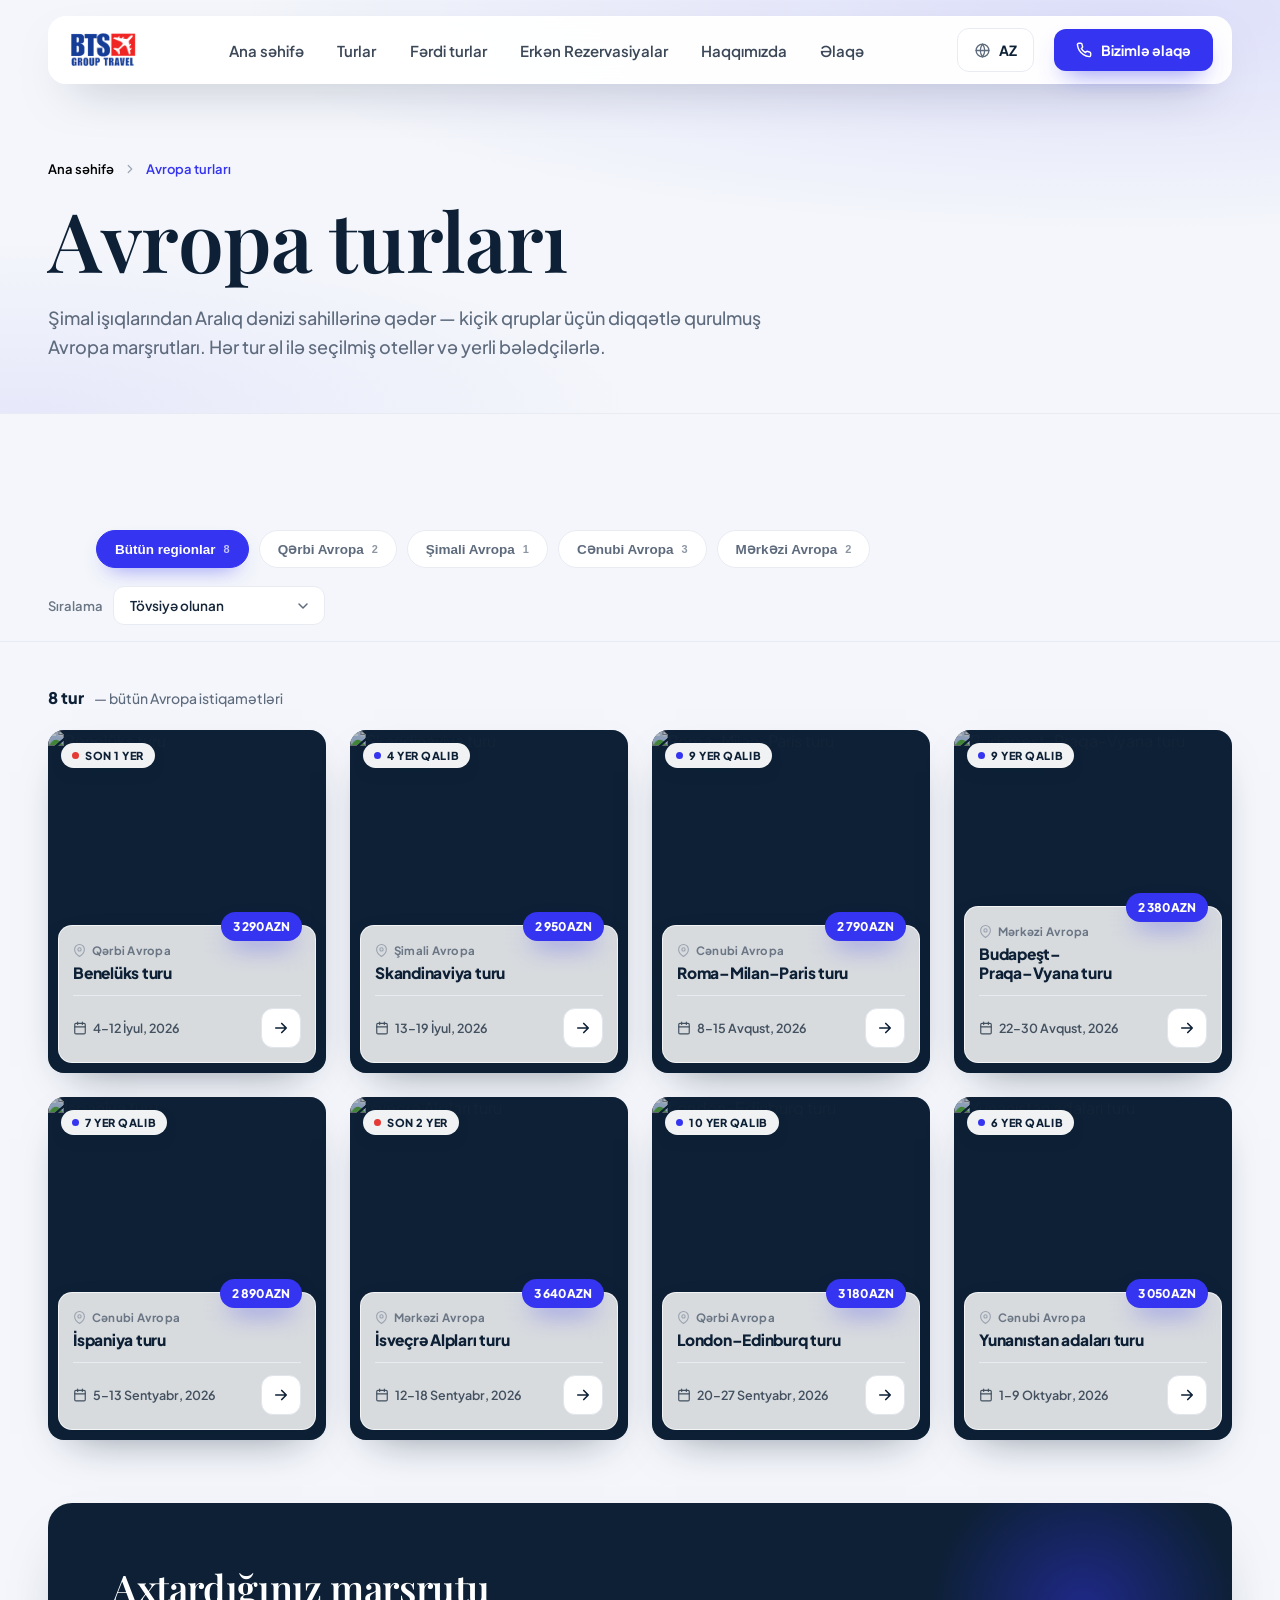
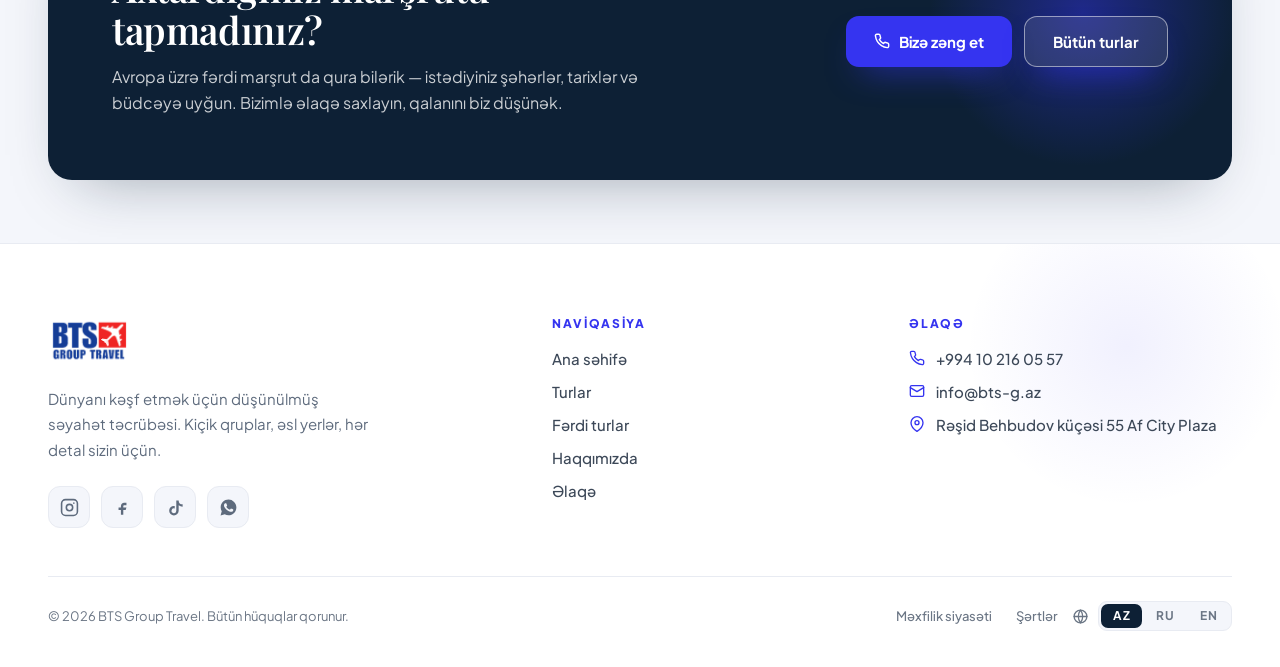
==== Avropa turları.html @ 82778c00 "«Yer qalmayıb» kartları heç bir bölmədə göstərilmir - cms.js: boot() daxilində status==='sold' turla" ====
<!DOCTYPE html>
<html lang="az">
<head>
<meta charset="utf-8">
<meta name="viewport" content="width=device-width, initial-scale=1">
<title>Avropa turları — BTS Group Travel</title>
<link rel="preconnect" href="https://fonts.googleapis.com">
<link rel="preconnect" href="https://fonts.gstatic.com" crossorigin>
<link href="https://fonts.googleapis.com/css2?family=Playfair+Display:ital,wght@0,500;0,600;0,700;1,500;1,600&family=Plus+Jakarta+Sans:wght@400;500;600;700;800&display=swap" rel="stylesheet">
<style>
  :root{
    --indigo:#3534F0;
    --indigo-d:#2725C7;
    --navy:#0D2035;
    --ink:#16263A;
    --red:#E53935;
    --paper:#FFFFFF;
    --mist:#F4F6FB;
    --line:#E8EBF2;
    --muted:#5E6B7D;
    --muted2:#97A0AE;
    --shadow:0 26px 60px -30px rgba(13,32,53,.4);
    --ease:cubic-bezier(.2,.7,.2,1);
    --container:1600px;
    --gutter:clamp(24px,5vw,80px);
    --sy:clamp(56px,7vh,88px);
  }
  *{box-sizing:border-box;margin:0;padding:0}
  html{scroll-behavior:smooth}
  body{font-family:'Plus Jakarta Sans',system-ui,sans-serif;-webkit-font-smoothing:antialiased;background:var(--mist);color:var(--ink);overflow-x:hidden}
  ::selection{background:var(--indigo);color:#fff}
  a{text-decoration:none;color:inherit}
  img{display:block;max-width:100%}
  .serif{font-family:'Playfair Display',serif}
  .container{max-width:var(--container);margin:0 auto;padding:0 var(--gutter)}

  .reveal{opacity:0;transform:translateY(28px);transition:opacity .7s var(--ease),transform .7s var(--ease)}
  .reveal.in{opacity:1;transform:none}
  @media (prefers-reduced-motion: reduce){.reveal{opacity:1 !important;transform:none !important;transition:none !important}html{scroll-behavior:auto}}

  /* ===== HEADER ===== */
  .site-header{position:fixed;top:0;left:0;right:0;z-index:60;padding-top:16px;transition:padding .35s var(--ease)}
  .site-header.scrolled{padding-top:10px}
  .hdr-wrap{max-width:var(--container);margin:0 auto;padding:0 var(--gutter)}
  .hdr{height:68px;padding:0 18px;display:flex;align-items:center;justify-content:space-between;
       background:rgba(255,255,255,.95);backdrop-filter:blur(20px) saturate(1.4);border:1px solid rgba(255,255,255,.8);
       border-radius:18px;box-shadow:0 20px 50px -26px rgba(13,32,53,.5);transition:background .35s,box-shadow .35s,border-color .35s,height .35s}
  .site-header.scrolled .hdr{border-color:var(--line);box-shadow:0 14px 36px -20px rgba(13,32,53,.35);height:60px}
  .brand img{height:44px;width:auto}
  .nav{display:flex;align-items:center;gap:clamp(18px,2.6vw,38px)}
  .nav a{position:relative;font-size:15px;font-weight:600;color:#3C4858;padding:6px 0;transition:color .2s}
  .nav a::after{content:'';position:absolute;left:0;bottom:-3px;width:0;height:2px;border-radius:2px;background:var(--indigo);transition:width .28s var(--ease)}
  .nav a.active{color:var(--navy)}
  .nav a.active::after{width:100%}
  .nav a:hover{color:var(--indigo)}
  .nav a:hover::after{width:100%}
  .btn-call{display:inline-flex;align-items:center;gap:9px;padding:12px 22px;border-radius:12px;background:var(--indigo);color:#fff;font-size:14px;font-weight:700;box-shadow:0 12px 26px -12px rgba(53,52,240,.7);transition:transform .2s,box-shadow .2s,background .2s}
  .btn-call:hover{transform:translateY(-2px);background:var(--indigo-d);box-shadow:0 18px 32px -14px rgba(53,52,240,.75)}

  /* ===== PAGE HERO ===== */
  .phero{position:relative;min-height:46vh;display:flex;align-items:flex-end;overflow:hidden;background:var(--mist);border-bottom:1px solid var(--line)}
  .phero-veil{position:absolute;inset:0;background:
     radial-gradient(120% 90% at 88% 4%,rgba(53,52,240,.12),transparent 58%),
     radial-gradient(80% 70% at 2% 100%,rgba(53,52,240,.07),transparent 60%)}
  .phero-inner{position:relative;z-index:2;width:100%;max-width:var(--container);margin:0 auto;padding:140px var(--gutter) 52px}
  .crumbs{display:flex;align-items:center;gap:9px;color:var(--muted);font-size:13px;font-weight:600;margin-bottom:22px}
  .crumbs a{transition:color .2s}
  .crumbs a:hover{color:var(--indigo)}
  .crumbs svg{opacity:.55}
  .crumbs .cur{color:var(--navy)}
  .phero-eyebrow{display:inline-flex;align-items:center;gap:13px;color:var(--indigo);font-size:12.5px;font-weight:700;letter-spacing:.26em;text-transform:uppercase;margin-bottom:18px}
  .phero-eyebrow::before{content:'';width:32px;height:1px;background:var(--indigo)}
  .phero-title{color:var(--navy);font-family:'Playfair Display',serif;font-weight:600;font-size:clamp(40px,6.4vw,82px);line-height:1;letter-spacing:-.01em}
  .phero-sub{margin-top:22px;max-width:56ch;color:var(--muted);font-size:clamp(15px,1.5vw,18px);line-height:1.62;font-weight:500}
  .phero-stats{display:flex;flex-wrap:wrap;gap:14px;margin-top:34px}
  .pstat{display:flex;align-items:center;gap:13px;padding:14px 20px;border-radius:14px;background:rgba(255,255,255,.1);backdrop-filter:blur(14px) saturate(1.3);border:1px solid rgba(255,255,255,.28)}
  .pstat-ic{width:40px;height:40px;border-radius:11px;background:rgba(255,255,255,.16);display:flex;align-items:center;justify-content:center;flex:none}
  .pstat b{display:block;color:#fff;font-size:19px;font-weight:800;line-height:1.05;font-family:'Playfair Display',serif}
  .pstat span{color:rgba(255,255,255,.82);font-size:12.5px;font-weight:600}

  /* ===== TOOLBAR ===== */
  .toolbar{position:sticky;top:88px;z-index:40;margin-top:100px;background:rgba(244,246,251,.86);backdrop-filter:blur(14px);border-bottom:1px solid var(--line);padding:16px 0}
  .toolbar-row{display:flex;align-items:center;gap:18px;flex-wrap:wrap;justify-content:space-between}
  .filters{display:flex;flex-wrap:wrap;gap:10px}
  .chip{display:inline-flex;align-items:center;gap:8px;padding:10px 18px;border-radius:999px;border:1px solid var(--line);background:#fff;color:var(--muted);font-size:13.5px;font-weight:600;white-space:nowrap;cursor:pointer;transition:all .2s}
  .chip.active{background:var(--indigo);color:#fff;border-color:var(--indigo);box-shadow:0 10px 22px -12px rgba(53,52,240,.7)}
  .chip:hover:not(.active){border-color:var(--indigo);color:var(--indigo)}
  .chip .cnt{font-size:11px;font-weight:700;opacity:.7}
  .sortwrap{display:flex;align-items:center;gap:10px}
  .sortwrap label{color:var(--muted2);font-size:13px;font-weight:600;white-space:nowrap}
  .sortsel{appearance:none;-webkit-appearance:none;padding:10px 38px 10px 16px;border-radius:11px;border:1px solid var(--line);background:#fff url("data:image/svg+xml;utf8,<svg xmlns='http://www.w3.org/2000/svg' width='16' height='16' viewBox='0 0 24 24' fill='none' stroke='%235E6B7D' stroke-width='2.2' stroke-linecap='round' stroke-linejoin='round'><path d='M6 9l6 6 6-6'/></svg>") no-repeat right 13px center;color:var(--ink);font-size:13.5px;font-weight:600;font-family:inherit;cursor:pointer;transition:border-color .2s}
  .sortsel:hover{border-color:var(--indigo)}
  .sortsel:focus{outline:none;border-color:var(--indigo)}

  /* ===== GRID ===== */
  .grid-wrap{padding:clamp(34px,5vh,52px) 0 var(--sy)}
  .result-line{display:flex;align-items:baseline;gap:10px;margin-bottom:22px}
  .result-line b{color:var(--navy);font-size:16px;font-weight:800}
  .result-line span{color:var(--muted);font-size:14px;font-weight:500}
  .tour-grid{display:grid;grid-template-columns:repeat(4,1fr);gap:18px}

  .tcard{position:relative;aspect-ratio:3/3.7;border-radius:16px;overflow:hidden;cursor:pointer;background:var(--navy);box-shadow:0 18px 42px -24px rgba(13,32,53,.55);transition:transform .45s var(--ease),box-shadow .45s var(--ease)}
  .tcard:hover{transform:translateY(-8px);box-shadow:0 44px 70px -30px rgba(13,32,53,.55)}
  .tcard:hover .tcard-img{transform:scale(1.08)}
  .tcard:hover .tcard-arrow{background:var(--indigo);border-color:var(--indigo)}
  .tcard:hover .tcard-arrow svg{stroke:#fff}
  .tcard-img{position:absolute;inset:0;width:100%;height:100%;object-fit:cover;object-position:center;transition:transform .7s var(--ease)}
  .tcard-tint{position:absolute;inset:0;background:linear-gradient(180deg,rgba(13,32,53,.34) 0%,rgba(13,32,53,0) 30%,rgba(13,32,53,0) 54%,rgba(13,32,53,.3) 100%);pointer-events:none}
  .tcard-badge{position:absolute;top:13px;left:13px;display:inline-flex;align-items:center;gap:6px;padding:6px 11px;border-radius:999px;background:rgba(255,255,255,.94);backdrop-filter:blur(6px);box-shadow:0 6px 16px -8px rgba(13,32,53,.5)}
  .badge-dot{width:7px;height:7px;border-radius:50%;flex-shrink:0}
  .badge-text{color:var(--navy);font-size:11px;font-weight:800;letter-spacing:.05em;text-transform:uppercase}
  .tcard-glass{position:absolute;left:10px;right:10px;bottom:10px;padding:14px;border-radius:14px;background:rgba(255,255,255,.84);backdrop-filter:blur(18px);border:1px solid rgba(255,255,255,.7);box-shadow:0 20px 44px -20px rgba(13,32,53,.55)}
  .tcard-pricetag{position:absolute;top:-14px;right:13px;display:inline-flex;align-items:center;padding:7px 12px;border-radius:999px;background:var(--indigo);color:#fff;font-size:12px;font-weight:800;letter-spacing:-.01em;box-shadow:0 12px 26px -10px rgba(53,52,240,.75)}
  .tcard-region{display:inline-flex;align-items:center;gap:6px;color:var(--muted2);font-size:11.5px;font-weight:700;letter-spacing:.02em;margin-bottom:6px}
  .tcard-name{color:var(--navy);font-size:15.5px;font-weight:800;line-height:1.22;letter-spacing:-.015em;padding-right:52px;text-wrap:balance}
  .tcard-divider{height:1px;background:var(--line);margin:12px 0}
  .tcard-foot{display:flex;align-items:center;justify-content:space-between;gap:10px}
  .tcard-date{display:flex;align-items:center;gap:6px;color:#42505F;font-size:12.5px;font-weight:600;white-space:nowrap}
  .tcard-arrow{flex:none;width:40px;height:40px;border-radius:12px;border:1.5px solid #E1E5EC;background:#fff;display:flex;align-items:center;justify-content:center;transition:background .25s,border-color .25s}
  .tcard-arrow svg{stroke:var(--navy);transition:stroke .25s}

  .tcard.sold{cursor:default}
  .tcard.sold .tcard-img{filter:grayscale(1) brightness(.82) contrast(.92)}
  .tcard.sold .tcard-glass{background:rgba(244,246,249,.92)}
  .tcard.sold .tcard-pricetag{background:#AEB6C2;box-shadow:none}
  .tcard.sold .tcard-name{color:#8A93A3}
  .tcard.sold .tcard-badge{background:rgba(244,246,249,.94)}
  .tcard.sold .badge-text{color:#8A93A3}
  .tcard.sold .tcard-region,.tcard.sold .tcard-date{color:#AEB6C2}
  .tcard.sold .tcard-region svg,.tcard.sold .tcard-date svg{stroke:#C2C8D2}
  .tcard.sold .tcard-arrow{border-color:#E6E9EF;background:#F2F4F7}
  .tcard.sold .tcard-arrow svg{stroke:#C2C8D2}
  .tcard.sold:hover{transform:none;box-shadow:0 18px 42px -24px rgba(13,32,53,.55)}
  .tcard.sold:hover .tcard-img{transform:none}
  .tcard.sold:hover .tcard-arrow{background:#F2F4F7;border-color:#E6E9EF}
  .tcard.sold:hover .tcard-arrow svg{stroke:#C2C8D2}

  .empty-msg{padding:64px 0;text-align:center;color:var(--muted2);font-size:16px;grid-column:1/-1}

  /* ===== CTA BAND ===== */
  .cta{position:relative;overflow:hidden;background:var(--navy);border-radius:24px;padding:clamp(40px,6vw,64px);display:flex;align-items:center;justify-content:space-between;gap:32px;flex-wrap:wrap;box-shadow:var(--shadow)}
  .cta::before{content:'';position:absolute;top:-40%;right:-6%;width:440px;height:440px;border-radius:50%;background:radial-gradient(closest-side,rgba(53,52,240,.45),transparent 70%);pointer-events:none}
  .cta-txt{position:relative;z-index:1;max-width:560px}
  .cta-txt h3{color:#fff;font-family:'Playfair Display',serif;font-weight:600;font-size:clamp(26px,3vw,38px);line-height:1.1;letter-spacing:-.01em}
  .cta-txt p{color:rgba(255,255,255,.78);font-size:clamp(14px,1.4vw,16px);line-height:1.6;margin-top:14px}
  .cta-act{position:relative;z-index:1;display:flex;gap:12px;flex-wrap:wrap}
  .cta-btn{display:inline-flex;align-items:center;gap:9px;padding:15px 28px;border-radius:13px;background:var(--indigo);color:#fff;font-size:15px;font-weight:700;cursor:pointer;border:none;box-shadow:0 16px 34px -16px rgba(53,52,240,.8);transition:transform .2s,background .2s}
  .cta-btn:hover{transform:translateY(-2px);background:var(--indigo-d)}
  .cta-btn.ghost{background:rgba(255,255,255,.1);border:1.5px solid rgba(255,255,255,.5)}
  .cta-btn.ghost:hover{background:rgba(255,255,255,.18)}

  /* ===== FOOTER ===== */
  .footer{background:#fff;color:var(--ink);position:relative;overflow:hidden;border-top:1px solid var(--line);margin-top:var(--sy)}
  .footer::before{content:'';position:absolute;top:-30%;right:-6%;width:460px;height:460px;border-radius:50%;background:radial-gradient(closest-side,rgba(53,52,240,.07),transparent 70%);pointer-events:none}
  .footer-grid{position:relative;display:grid;grid-template-columns:1.5fr 1fr 1.1fr;gap:clamp(36px,5vw,72px);padding:clamp(60px,8vh,92px) 0 48px}
  .footer-logo{height:50px;width:auto}
  .footer-tag{color:var(--muted);font-size:15px;line-height:1.7;margin-top:20px;max-width:330px}
  .footer-soc{display:flex;gap:11px;margin-top:24px}
  .footer-soc a{width:42px;height:42px;border-radius:12px;display:flex;align-items:center;justify-content:center;background:var(--mist);border:1px solid var(--line);color:var(--muted);transition:background .2s,border-color .2s,transform .2s,color .2s}
  .footer-soc a:hover{background:var(--indigo);border-color:var(--indigo);color:#fff;transform:translateY(-2px)}
  .fcol-title{color:var(--indigo);font-size:12px;font-weight:800;letter-spacing:.14em;text-transform:uppercase;margin-bottom:18px}
  .fcol a,.fcol span{display:flex;align-items:center;gap:11px;color:#3C4858;font-size:15px;font-weight:500;margin-bottom:14px;transition:color .2s,transform .2s;width:fit-content}
  .fcol a:hover{color:var(--ink);transform:translateX(3px)}
  .fcol svg{flex:none;stroke:var(--indigo)}
  .footer-bottom{position:relative;display:flex;flex-wrap:wrap;gap:14px;justify-content:space-between;align-items:center;padding:24px 0 36px;border-top:1px solid var(--line)}
  .footer-copy{color:var(--muted2);font-size:13px}
  .footer-links{display:flex;gap:24px}
  .footer-links a{color:var(--muted2);font-size:13px;font-weight:500;transition:color .2s}
  .footer-links a:hover{color:var(--ink)}

  @media(max-width:1180px){
    .tour-grid{grid-template-columns:repeat(3,1fr)}
  }
  @media(max-width:980px){
    .footer-grid{grid-template-columns:1fr 1fr}
  }
  @media(max-width:760px){
    .tour-grid{grid-template-columns:repeat(2,1fr)}
  }
  @media(max-width:880px){
    .nav{display:none}
    .toolbar{top:78px}
  }
  @media(max-width:620px){
    .footer-grid{grid-template-columns:1fr}
    .toolbar-row{justify-content:flex-start}
  }
  @media(max-width:460px){
    .tour-grid{grid-template-columns:1fr}
  }
</style>
<link rel="stylesheet" href="mobile.css">
<link rel="stylesheet" href="grid.css">
</head>
<body id="top">

<!-- ===== HEADER ===== -->
<header class="site-header" id="siteHeader">
  <div class="hdr-wrap">
  <div class="hdr">
    <a href="hilal.html#top" class="brand"><img src="uploads/лого тур.png" alt="BTS Group Travel"></a>
    <nav class="nav">
      <a href="hilal.html#top">Ana səhifə</a>
      <a href="hilal.html#turlar">Turlar</a>
      <a href="Fərdi turlar.html">Fərdi turlar</a>
      <a href="Erkən Rezervasiyalar.html">Erkən Rezervasiyalar</a>
      <a href="hilal.html#haqqimizda">Haqqımızda</a>
      <a href="Əlaqə.html">Əlaqə</a>
    </nav>
    <a href="tel:+994102160557" class="btn-call">
      <svg width="16" height="16" viewBox="0 0 24 24" fill="none" stroke="#fff" stroke-width="2.2" stroke-linecap="round" stroke-linejoin="round"><path d="M22 16.92v3a2 2 0 0 1-2.18 2 19.79 19.79 0 0 1-8.63-3.07 19.5 19.5 0 0 1-6-6 19.79 19.79 0 0 1-3.07-8.67A2 2 0 0 1 4.11 2h3a2 2 0 0 1 2 1.72c.13.96.36 1.9.7 2.81a2 2 0 0 1-.45 2.11L8.09 9.91a16 16 0 0 0 6 6l1.27-1.27a2 2 0 0 1 2.11-.45c.91.34 1.85.57 2.81.7A2 2 0 0 1 22 16.92z"/></svg>
      Bizimlə əlaqə
    </a>
  </div>
  </div>
</header>

<!-- ===== PAGE HERO ===== -->
<section class="phero">
  <div class="phero-veil"></div>
  <div class="phero-inner">
    <nav class="crumbs">
      <a href="hilal.html#top" style="color: rgb(0, 0, 0)">Ana səhifə</a>
      <svg width="14" height="14" viewBox="0 0 24 24" fill="none" stroke="currentColor" stroke-width="2.2" stroke-linecap="round" stroke-linejoin="round"><path d="M9 18l6-6-6-6"/></svg>
      <span class="cur" style="color: rgb(53, 52, 240)">Avropa turları</span>
    </nav>
    <h1 class="phero-title">Avropa turları</h1>
    <p class="phero-sub">Şimal işıqlarından Aralıq dənizi sahillərinə qədər — kiçik qruplar üçün diqqətlə qurulmuş Avropa marşrutları. Hər tur əl ilə seçilmiş otellər və yerli bələdçilərlə.</p>
  </div>
</section>

<!-- ===== TOOLBAR ===== -->
<div class="toolbar" id="toolbar">
  <div class="container">
    <div class="toolbar-row">
      <div class="filters" id="filterBar">
        <button class="chip active" data-sub="all">Bütün regionlar</button>
        <button class="chip" data-sub="Qərb">Qərbi Avropa</button>
        <button class="chip" data-sub="Şimal">Şimali Avropa</button>
        <button class="chip" data-sub="Cənub">Cənubi Avropa</button>
        <button class="chip" data-sub="Mərkəz">Mərkəzi Avropa</button>
      </div>
      <div class="sortwrap">
        <label for="sortSel">Sıralama</label>
        <select class="sortsel" id="sortSel">
          <option value="featured">Tövsiyə olunan</option>
          <option value="price-asc">Qiymət: aşağıdan yuxarı</option>
          <option value="price-desc">Qiymət: yuxarıdan aşağı</option>
          <option value="date">Tarixə görə</option>
        </select>
      </div>
    </div>
  </div>
</div>

<!-- ===== GRID ===== -->
<section class="grid-wrap">
  <div class="container">
    <div class="result-line"><b id="resCount">9 tur</b><span id="resLabel">— bütün Avropa istiqamətləri</span></div>
    <div class="tour-grid" id="tourGrid"></div>
  </div>
</section>

<!-- ===== CTA ===== -->
<section class="container">
  <div class="cta reveal">
    <div class="cta-txt">
      <h3>Axtardığınız marşrutu tapmadınız?</h3>
      <p>Avropa üzrə fərdi marşrut da qura bilərik — istədiyiniz şəhərlər, tarixlər və büdcəyə uyğun. Bizimlə əlaqə saxlayın, qalanını biz düşünək.</p>
    </div>
    <div class="cta-act">
      <a href="tel:+994102160557" class="cta-btn">
        <svg width="16" height="16" viewBox="0 0 24 24" fill="none" stroke="#fff" stroke-width="2.2" stroke-linecap="round" stroke-linejoin="round"><path d="M22 16.92v3a2 2 0 0 1-2.18 2 19.79 19.79 0 0 1-8.63-3.07 19.5 19.5 0 0 1-6-6 19.79 19.79 0 0 1-3.07-8.67A2 2 0 0 1 4.11 2h3a2 2 0 0 1 2 1.72c.13.96.36 1.9.7 2.81a2 2 0 0 1-.45 2.11L8.09 9.91a16 16 0 0 0 6 6l1.27-1.27a2 2 0 0 1 2.11-.45c.91.34 1.85.57 2.81.7A2 2 0 0 1 22 16.92z"/></svg>
        Bizə zəng et
      </a>
      <a href="hilal.html#turlar" class="cta-btn ghost">Bütün turlar</a>
    </div>
  </div>
</section>

<!-- ===== FOOTER ===== -->
<footer class="footer">
  <div class="container">
    <div class="footer-grid">
      <div>
        <img src="uploads/лого тур.png" alt="BTS Group Travel" class="footer-logo">
        <p class="footer-tag">Dünyanı kəşf etmək üçün düşünülmüş səyahət təcrübəsi. Kiçik qruplar, əsl yerlər, hər detal sizin üçün.</p>
        <div class="footer-soc">
          <a href="https://www.instagram.com/bts_travel_?igsh=MTZ5MTVzOWJxNmpyaw==" target="_blank" rel="noopener" aria-label="Instagram"><svg width="19" height="19" viewBox="0 0 24 24" fill="none" stroke="currentColor" stroke-width="2" stroke-linecap="round" stroke-linejoin="round"><rect x="2" y="2" width="20" height="20" rx="5"/><circle cx="12" cy="12" r="4"/><circle cx="17.5" cy="6.5" r="1" fill="currentColor" stroke="none"/></svg></a>
          <a href="https://www.facebook.com/share/1EsiLfCQ5Y/?mibextid=wwXIfr" target="_blank" rel="noopener" aria-label="Facebook"><svg width="19" height="19" viewBox="0 0 24 24" fill="currentColor"><path d="M14 9h3V6h-3c-2.2 0-4 1.8-4 4v2H7v3h3v6h3v-6h3l1-3h-4v-2c0-.6.4-1 1-1z"/></svg></a>
          <a href="https://www.tiktok.com/@bts_travel_?_r=1&amp;_t=ZS-98HBftR2H9W" target="_blank" rel="noopener" aria-label="TikTok"><svg width="19" height="19" viewBox="0 0 24 24" fill="currentColor"><path d="M16 3a5 5 0 0 0 5 5v3a8 8 0 0 1-5-1.8V16a6 6 0 1 1-6-6c.3 0 .7 0 1 .1v3.2A3 3 0 1 0 13 16V3h3z"/></svg></a>
          <a href="https://wa.me/994103160557" target="_blank" rel="noopener" aria-label="WhatsApp"><svg width="19" height="19" viewBox="0 0 24 24" fill="currentColor"><path d="M12.04 2C6.58 2 2.13 6.45 2.13 11.91c0 1.75.46 3.45 1.32 4.95L2 22l5.25-1.38a9.86 9.86 0 0 0 4.79 1.22h.01c5.46 0 9.9-4.45 9.9-9.91 0-2.65-1.03-5.14-2.9-7.01A9.82 9.82 0 0 0 12.04 2zm5.78 14.04c-.24.68-1.4 1.3-1.93 1.38-.49.07-1.13.1-1.82-.11-.42-.13-.96-.31-1.65-.61-2.9-1.25-4.79-4.17-4.94-4.36-.14-.19-1.18-1.57-1.18-2.99 0-1.42.75-2.12 1.01-2.41.27-.29.58-.36.78-.36.19 0 .39.01.56.01.18.01.42-.07.66.5.24.58.82 2 .89 2.14.07.14.12.31.02.5-.09.19-.14.31-.28.48-.14.17-.29.37-.42.5-.14.14-.28.29-.12.57.17.29.74 1.22 1.59 1.97 1.09.97 2.01 1.27 2.3 1.42.29.14.46.12.63-.07.17-.19.72-.84.91-1.13.19-.29.39-.24.66-.14.27.1 1.69.8 1.98.94.29.14.48.22.55.34.07.12.07.7-.17 1.38z"/></svg></a>
        </div>
      </div>
      <div class="fcol">
        <div class="fcol-title">Naviqasiya</div>
        <a href="hilal.html#top">Ana səhifə</a>
        <a href="Turlar.html">Turlar</a>
        <a href="Fərdi turlar.html">Fərdi turlar</a>
        <a href="hilal.html#haqqimizda">Haqqımızda</a>
        <a href="Əlaqə.html">Əlaqə</a>
      </div>
      <div class="fcol">
        <div class="fcol-title">Əlaqə</div>
        <a href="tel:+994102160557"><svg width="16" height="16" viewBox="0 0 24 24" fill="none" stroke-width="2" stroke-linecap="round" stroke-linejoin="round"><path d="M22 16.92v3a2 2 0 0 1-2.18 2 19.79 19.79 0 0 1-8.63-3.07 19.5 19.5 0 0 1-6-6 19.79 19.79 0 0 1-3.07-8.67A2 2 0 0 1 4.11 2h3a2 2 0 0 1 2 1.72c.13.96.36 1.9.7 2.81a2 2 0 0 1-.45 2.11L8.09 9.91a16 16 0 0 0 6 6l1.27-1.27a2 2 0 0 1 2.11-.45c.91.34 1.85.57 2.81.7A2 2 0 0 1 22 16.92z"/></svg>+994 10 216 05 57</a>
        <a href="mailto:info@bts-g.az"><svg width="16" height="16" viewBox="0 0 24 24" fill="none" stroke-width="2" stroke-linecap="round" stroke-linejoin="round"><rect x="2" y="4" width="20" height="16" rx="2"/><path d="m22 7-10 6L2 7"/></svg>info@bts-g.az</a>
        <a href="https://www.google.com/maps?q=Af+City+Plaza,+Rashid+Behbudov+55,+Baku" target="_blank" rel="noopener"><svg width="16" height="16" viewBox="0 0 24 24" fill="none" stroke-width="2" stroke-linecap="round" stroke-linejoin="round"><path d="M21 10c0 7-9 13-9 13s-9-6-9-13a9 9 0 0 1 18 0z"/><circle cx="12" cy="10" r="3"/></svg>Rəşid Behbudov küçəsi 55 Af City Plaza</a>
      </div>
    </div>
    <div class="footer-bottom">
      <span class="footer-copy">© 2026 BTS Group Travel. Bütün hüquqlar qorunur.</span>
      <div class="footer-links">
        <a href="#">Məxfilik siyasəti</a>
        <a href="#">Şərtlər</a>
      </div>
    </div>
  </div>
</footer>

<script>
function _slug(s){return s.replace(/İ/g,'i').replace(/I/g,'i').replace(/ı/g,'i').replace(/ə/g,'e').replace(/Ə/g,'e').replace(/ç/g,'c').replace(/Ç/g,'c').replace(/ş/g,'s').replace(/Ş/g,'s').replace(/ö/g,'o').replace(/Ö/g,'o').replace(/ü/g,'u').replace(/Ü/g,'u').replace(/ğ/g,'g').replace(/Ğ/g,'g').toLowerCase().replace(/[–—]/g,'-').replace(/[^a-z0-9]+/g,'-').replace(/^-+|-+$/g,'');}
const tours = [
  { name:'Benelüks turu', cities:'Brüssel · Brugge · Amsterdam', days:'8 gün', date:'4–12 İyul, 2026', dateKey:20260704, price:3290, badge:'SON 1 YER', status:'last', sub:'Qərb', src:'https://images.unsplash.com/photo-1459679749680-18eb1eb37418?w=900&q=80&auto=format&fit=crop' },
  { name:'Skandinaviya turu', cities:'Kopenhagen · Oslo · Stokholm', days:'7 gün', date:'13–19 İyul, 2026', dateKey:20260713, price:2950, badge:'4 YER QALIB', status:'open', sub:'Şimal', src:'https://images.unsplash.com/photo-1513622470522-26c3c8a854bc?w=900&q=80&auto=format&fit=crop' },
  { name:'Roma–Milan–Paris turu', cities:'Roma · Milan · Paris', days:'8 gün', date:'8–15 Avqust, 2026', dateKey:20260808, price:2790, badge:'9 YER QALIB', status:'open', sub:'Cənub', url:'Tur — Roma-Milan-Paris.html', src:'https://images.unsplash.com/photo-1552832230-c0197dd311b5?w=900&q=80&auto=format&fit=crop' },
  { name:'Budapeşt–Praqa–Vyana turu', cities:'Budapeşt · Praqa · Vyana', days:'9 gün', date:'22–30 Avqust, 2026', dateKey:20260822, price:2380, badge:'9 YER QALIB', status:'open', sub:'Mərkəz', src:'https://images.unsplash.com/photo-1541849546-216549ae216d?w=900&q=80&auto=format&fit=crop' },
  { name:'İspaniya turu', cities:'Barselona · Madrid · Sevilya', days:'9 gün', date:'5–13 Sentyabr, 2026', dateKey:20260905, price:2890, badge:'7 YER QALIB', status:'open', sub:'Cənub', src:'https://images.unsplash.com/photo-1583422409516-2895a77efded?w=900&q=80&auto=format&fit=crop' },
  { name:'İsveçrə Alpları turu', cities:'Sürix · Lüsern · İnterlaken', days:'6 gün', date:'12–18 Sentyabr, 2026', dateKey:20260912, price:3640, badge:'SON 2 YER', status:'last', sub:'Mərkəz', src:'https://images.unsplash.com/photo-1530122037265-a5f1f91d3b99?w=900&q=80&auto=format&fit=crop' },
  { name:'London–Edinburq turu', cities:'London · Edinburq', days:'7 gün', date:'20–27 Sentyabr, 2026', dateKey:20260920, price:3180, badge:'10 YER QALIB', status:'open', sub:'Qərb', src:'https://images.unsplash.com/photo-1513635269975-59663e0ac1ad?w=900&q=80&auto=format&fit=crop' },
  { name:'Yunanıstan adaları turu', cities:'Afina · Santorini · Mikonos', days:'8 gün', date:'1–9 Oktyabr, 2026', dateKey:20261001, price:3050, badge:'6 YER QALIB', status:'open', sub:'Cənub', src:'https://images.unsplash.com/photo-1570077188670-e3a8d69ac5ff?w=900&q=80&auto=format&fit=crop' },
];

const subNames = { all:'Bütün regionlar', Qərb:'Qərbi Avropa', Şimal:'Şimali Avropa', Cənub:'Cənubi Avropa', Mərkəz:'Mərkəzi Avropa' };
const dotColor = s => s==='last' ? '#E53935' : s==='sold' ? '#9AA3B0' : '#3534F0';
const fmtPrice = p => p.toLocaleString('ru-RU').replace(/,/g,' ') + ' AZN';

let activeSub = 'all';
let activeSort = 'featured';

function render(){
  const grid = document.getElementById('tourGrid');
  let list = activeSub === 'all' ? tours.slice() : tours.filter(t => t.sub === activeSub);
  list = list.filter(function (t) { return t.status !== 'sold'; });

  if (activeSort === 'price-asc')  list.sort((a,b)=>a.price-b.price);
  if (activeSort === 'price-desc') list.sort((a,b)=>b.price-a.price);
  if (activeSort === 'date')       list.sort((a,b)=>a.dateKey-b.dateKey);
  if (activeSort === 'featured')   list.sort((a,b)=>(a.status==='sold')-(b.status==='sold'));

  grid.innerHTML = '';
  if (!list.length){
    grid.innerHTML = '<div class="empty-msg">Bu regionda hələ tur yoxdur. Tezliklə əlavə olunacaq.</div>';
  } else {
    list.forEach((t,i)=>{
      const card = document.createElement('div');
      card.className = 'tcard reveal' + (t.status==='sold' ? ' sold' : '');
      if(t.status!=='sold') card.addEventListener('click',()=>location.href='tur.html?id='+(t.id||_slug(t.name)));
      card.style.transitionDelay = (i*50) + 'ms';
      card.innerHTML = `
        <img class="tcard-img" src="${t.src}" alt="${t.name}" loading="lazy">
        <div class="tcard-tint"></div>
        <div class="tcard-badge"><span class="badge-dot" style="background:${dotColor(t.status)}"></span><span class="badge-text">${t.badge}</span></div>
        <div class="tcard-glass">
          <div class="tcard-pricetag">${fmtPrice(t.price)}</div>
          <span class="tcard-region"><svg width="13" height="13" viewBox="0 0 24 24" fill="none" stroke="#9AA3B0" stroke-width="2" stroke-linecap="round" stroke-linejoin="round"><path d="M21 10c0 7-9 13-9 13s-9-6-9-13a9 9 0 0 1 18 0z"/><circle cx="12" cy="10" r="3"/></svg>${subNames[t.sub]}</span>
          <h3 class="tcard-name">${t.name}</h3>
          <div class="tcard-divider"></div>
          <div class="tcard-foot">
            <div class="tcard-date"><svg width="14" height="14" viewBox="0 0 24 24" fill="none" stroke="#42505F" stroke-width="2" stroke-linecap="round" stroke-linejoin="round"><rect x="3" y="4" width="18" height="18" rx="2"/><path d="M16 2v4M8 2v4M3 10h18"/></svg>${t.date}</div>
            <div class="tcard-arrow"><svg width="18" height="18" viewBox="0 0 24 24" fill="none" stroke="#0D2035" stroke-width="2.2" stroke-linecap="round" stroke-linejoin="round"><path d="M5 12h14M13 6l6 6-6 6"/></svg></div>
          </div>
        </div>`;
      grid.appendChild(card);
    });
  }

  // result line
  const n = list.length;
  document.getElementById('resCount').textContent = n + ' tur';
  document.getElementById('resLabel').textContent = activeSub==='all' ? '— bütün Avropa istiqamətləri' : '— ' + subNames[activeSub];

  revealInView();
}

// region chip counts
document.querySelectorAll('#filterBar .chip').forEach(chip=>{
  const sub = chip.dataset.sub;
  const c = sub==='all' ? tours.length : tours.filter(t=>t.sub===sub).length;
  const s = document.createElement('span'); s.className='cnt'; s.textContent=c; chip.appendChild(s);
  chip.addEventListener('click', ()=>{
    document.querySelectorAll('#filterBar .chip').forEach(x=>x.classList.remove('active'));
    chip.classList.add('active');
    activeSub = sub;
    render();
  });
});
document.getElementById('sortSel').addEventListener('change', e=>{ activeSort = e.target.value; render(); });


/* Reveal-on-scroll */
function revealNow(el){ el.classList.add('in'); const clean=()=>{el.classList.remove('reveal','in');el.style.transitionDelay='';}; el.addEventListener('transitionend',clean,{once:true}); setTimeout(clean,1100); }
function revealInView(){ const vh=window.innerHeight||document.documentElement.clientHeight; document.querySelectorAll('.reveal:not(.in)').forEach(el=>{const r=el.getBoundingClientRect(); if(r.top<vh*0.94 && r.bottom>0) revealNow(el);}); }
window.addEventListener('scroll', revealInView, {passive:true});
window.addEventListener('resize', revealInView);

/* Header solidify */
const _header = document.getElementById('siteHeader');
window.addEventListener('scroll', ()=>{ _header.classList.toggle('scrolled', window.scrollY>50); }, {passive:true});

render();
requestAnimationFrame(revealInView);
let _polls=0; const _poll=setInterval(()=>{ revealInView(); if(++_polls>40 || !document.querySelector('.reveal:not(.in)')) clearInterval(_poll); },200);
</script>
<script src="mobile.js"></script>
<script src="lang.js"></script>
</body>
</html>
---- mobile.css ----
/* ============================================================
   BTS Group Travel — mobil adaptiv qat (bütün səhifələr)
   ============================================================ */
html,body{max-width:100%;overflow-x:hidden}
img,svg,video{max-width:100%}

/* ===== Qlobal: əlçatanlıq (a11y) + token düzəlişləri ===== */
/* kontrast: muted2 #97A0AE (2.5:1) -> #6B7685 (~4.6:1, WCAG AA) */
:root{--muted2:#6B7685}
/* klaviatura üçün görünən focus halqası (yalnız klaviatura ilə fokuslananda) */
:focus-visible{outline:2.5px solid var(--indigo,#3534F0);outline-offset:2px}
.cat:focus-visible,.deal-card:focus-visible,.tcard:focus-visible,.fcard:focus-visible{outline:3px solid var(--indigo,#3534F0);outline-offset:3px}
/* tap gecikməsini (300ms) və ikiqat-toxunuş zoomunu söndür */
a,button,.cat,.deal-card,.tcard,.fcard,.deal-arrow,.cat-go,.btn-call,.mnav-btn,.chip,.reg-submit,.reg-retry{touch-action:manipulation}

/* ---------- hamburger düyməsi + drawer ---------- */
.mnav-btn{display:none;align-items:center;justify-content:center;flex-direction:column;gap:5px;width:46px;height:46px;border:1.5px solid #E8EBF2;border-radius:13px;background:#fff;cursor:pointer;flex:none;-webkit-tap-highlight-color:transparent}
.mnav-btn span{display:block;width:20px;height:2px;background:#0D2035;border-radius:2px;transition:transform .28s cubic-bezier(.2,.7,.2,1),opacity .2s}
.mnav-btn.on span:nth-child(1){transform:translateY(7px) rotate(45deg)}
.mnav-btn.on span:nth-child(2){opacity:0}
.mnav-btn.on span:nth-child(3){transform:translateY(-7px) rotate(-45deg)}

.mnav-overlay{position:fixed;inset:0;z-index:400;background:rgba(13,32,53,.5);backdrop-filter:blur(4px);-webkit-backdrop-filter:blur(4px);opacity:0;visibility:hidden;transition:opacity .3s,visibility .3s}
.mnav-overlay.on{opacity:1;visibility:visible}
.mnav-panel{position:absolute;top:0;right:0;height:100%;width:min(84vw,330px);background:#fff;box-shadow:-24px 0 70px -24px rgba(13,32,53,.45);transform:translateX(100%);transition:transform .38s cubic-bezier(.2,.7,.2,1);display:flex;flex-direction:column;padding:20px 22px 26px}
.mnav-overlay.on .mnav-panel{transform:none}
.mnav-head{display:flex;align-items:center;margin-bottom:12px}
.mnav-head img{height:34px;width:auto;display:block}
.mnav-head b{font-size:16px;font-weight:800;color:#0D2035}
.mnav-close{margin-left:auto;width:42px;height:42px;border:none;border-radius:12px;background:#F4F6FB;color:#5E6B7D;font-size:23px;line-height:1;cursor:pointer}
.mnav-close:active{background:#E8EBF2}
.mnav-links{display:flex;flex-direction:column}
.mnav-links a{padding:16px 4px;font-size:18px;font-weight:700;color:#0D2035;border-bottom:1px solid #EEF1F6;text-decoration:none}
.mnav-links a:active{color:#3534F0}
.mnav-call{margin-top:auto;display:flex;align-items:center;justify-content:center;gap:9px;padding:16px;border-radius:14px;background:#3534F0;color:#fff;font-size:16px;font-weight:700;text-decoration:none}
.mnav-call svg{width:18px;height:18px;flex:none}

@media(max-width:900px){
  .site-header .nav{display:none!important}
  .mnav-btn{display:flex}
  .hdr{gap:10px}
  .hdr .brand{margin-right:auto}
  .hdr .btn-call{font-size:0!important;gap:0!important;width:46px;height:46px;min-width:0!important;padding:0!important;justify-content:center;border-radius:13px!important;flex:none}
  .hdr .btn-call svg{margin:0!important}
}

/* ---------- hero ---------- */
@media(max-width:760px){
  .hero{min-height:74vh}
  /* şəkli daha dolğun göstər (zoom söndür) + bir az qaralt */
  .hero-bg{animation:none!important;transform:none!important;object-position:center;filter:brightness(.9) saturate(1.05)!important}
  /* mətnin oxunaqlığı üçün daha sıx skrim */
  .hero-veil{background:linear-gradient(180deg,rgba(11,26,44,.45),rgba(11,26,44,.20) 35%,rgba(11,26,44,.78))!important}
  .hero-inner{padding-left:22px;padding-right:22px}
  .hero-title{max-width:100%}
  .hero-title .line1{font-size:clamp(28px,8vw,46px)!important;line-height:1.12!important;margin:0!important;letter-spacing:-.5px!important}
  .hero-title .line2{font-size:clamp(34px,11vw,72px)!important;line-height:.98!important;margin:2px 0 0!important;letter-spacing:-1px!important;white-space:normal!important}
  .hero-sub{width:100%!important;max-width:540px;font-size:16px!important;line-height:1.55!important;margin:18px 0 0!important}
  .hero-eyebrow{font-size:13px!important}
  /* düymələr alt-alta, tam enində */
  .hero-actions{display:flex;flex-direction:column;align-items:stretch;gap:12px;margin-top:26px;width:100%;max-width:440px;align-self:center}
  .hero-actions .btn-primary,.hero-actions .btn-ghost{width:100%!important;max-width:none!important}
}

/* ---------- şəbəkələr (grids) ---------- */
@media(max-width:860px){
  .cat-grid{grid-template-columns:1fr 1fr!important}
  .deal-grid{grid-template-columns:1fr 1fr!important}
}
/* mobil: üfüqi sürüşmə — kateqoriyalar, yanan turlar, kataloq (Turlar) */
@media(max-width:600px){
  .cat-grid,.deal-grid,.pop-grid,.qrup-grid,.sana-grid,.tour-grid{display:flex!important;grid-template-columns:none!important;overflow-x:auto;gap:14px;scroll-snap-type:x mandatory;-webkit-overflow-scrolling:touch;scrollbar-width:none;padding-bottom:6px}
  .cat-grid::-webkit-scrollbar,.deal-grid::-webkit-scrollbar,.pop-grid::-webkit-scrollbar,.qrup-grid::-webkit-scrollbar,.sana-grid::-webkit-scrollbar,.tour-grid::-webkit-scrollbar{display:none}
  .cat{flex:0 0 76%;scroll-snap-align:start}
  .deal-card{flex:0 0 82%;scroll-snap-align:start}
  .sana-card{flex:0 0 64%;scroll-snap-align:start}
  .tcard{flex:0 0 76%;scroll-snap-align:start}
  .deal-grid{margin-top:30px}
}
/* mobil: filtr çipləri tək sətirdə üfüqi sürüşmə (Turlar) */
@media(max-width:620px){
  .filters{flex:1 1 100%;min-width:0;flex-wrap:nowrap;justify-content:flex-start;overflow-x:auto;scrollbar-width:none;-webkit-overflow-scrolling:touch;padding-bottom:2px}
  .filters::-webkit-scrollbar{display:none}
  .filters .chip{flex:0 0 auto}
}

/* ---------- başlıqlar / boşluqlar ---------- */
@media(max-width:600px){
  .sec-title,.about-title{font-size:clamp(26px,8vw,34px)!important;line-height:1.14!important}
  .phero-title{font-size:clamp(26px,8.5vw,44px)!important;line-height:1.1!important;white-space:normal!important;overflow-wrap:break-word}
  .ttl-h1{font-size:clamp(28px,8.5vw,40px)!important;line-height:1.12!important}
  .sec-sub,.phero-sub,.about-text{font-size:15px!important}
  .section{padding-top:54px!important;padding-bottom:54px!important}
  .sec-head{margin-bottom:30px!important}
}

/* ---------- tur detalı ---------- */
@media(max-width:900px){
  .layout{grid-template-columns:1fr!important}
}
@media(max-width:600px){
  .ttl-meta{flex-wrap:wrap}
}

/* ---------- qeydiyyat modalı ---------- */
@media(max-width:560px){
  .reg-overlay{padding:0}
  .reg-sheet{max-width:100%;min-height:100%;border-radius:0;padding:64px 20px 28px}
  .reg-row{grid-template-columns:1fr!important}
  .reg-title{font-size:26px!important}
  .reg-result .reg-actions{flex-direction:column}
}

/* ---------- footer ---------- */
@media(max-width:560px){
  .footer-grid{grid-template-columns:1fr!important;gap:26px}
}

/* ---------- CTA banner ---------- */
@media(max-width:680px){
  .ctab{min-height:0}
  .ctab-veil{background:linear-gradient(180deg,rgba(13,32,53,.45),rgba(13,32,53,.82))!important}
  .ctab-inner{max-width:none;width:100%;padding:26px 22px}
  .ctab-title{font-size:clamp(22px,6.2vw,28px)!important}
  .ctab-sub{font-size:14px!important;max-width:none;margin-top:10px}
  .ctab-btn{display:flex;width:100%;justify-content:center;margin-top:20px;padding:15px}
}

/* ---------- haqqımızda (about): alçaq foto + 2×2 mini kartlar ---------- */
@media(max-width:600px){
  .about-media{min-height:0!important;height:190px!important}
  .values{grid-template-columns:1fr 1fr!important;gap:10px;margin-top:22px}
  .value{padding:14px;gap:8px}
  .value-ic{width:38px;height:38px}
  .value-t{font-size:14px!important}
  .value-d{font-size:12px!important;margin-top:2px}
}

/* ---------- tur detalı: sabit aşağı CTA bar (mobil) ---------- */
.book-bar{position:fixed;left:0;right:0;bottom:0;z-index:120;display:none;gap:10px;align-items:center;padding:10px 16px calc(10px + env(safe-area-inset-bottom,0px));background:rgba(255,255,255,.94);backdrop-filter:blur(12px);-webkit-backdrop-filter:blur(12px);border-top:1px solid var(--line,#E8EBF2);box-shadow:0 -12px 34px -20px rgba(13,32,53,.5);transform:translateY(0);transition:transform .32s cubic-bezier(.2,.7,.2,1)}
.book-bar.hide{transform:translateY(130%)}
.bb-wa{flex:0 0 auto;display:inline-flex;align-items:center;justify-content:center;gap:8px;height:54px;padding:0 16px;border-radius:14px;border:1.5px solid rgba(31,164,99,.35);background:#fff;color:#1FA463;font-size:15px;font-weight:700;text-decoration:none;touch-action:manipulation}
.bb-wa svg{width:20px;height:20px;flex:none}
.bb-reg{flex:1;height:54px;border:none;border-radius:14px;background:var(--indigo,#3534F0);color:#fff;font-size:16px;font-weight:700;cursor:pointer;box-shadow:0 14px 30px -14px rgba(53,52,240,.85);touch-action:manipulation}
.bb-reg:active{background:var(--indigo-d,#2725C7)}
@media(max-width:900px){
  body.has-book-bar .book-bar{display:flex}
  body.has-book-bar{padding-bottom:calc(78px + env(safe-area-inset-bottom,0px))}
}
@media(max-width:360px){
  .bb-wa span{display:none}
  .bb-wa{padding:0 15px}
}

/* ---------- ümumi ---------- */
@media(max-width:600px){
  .container{padding-left:20px!important;padding-right:20px!important}
}
---- grid.css ----
/* ============================================================
   BTS Group Travel — vahid layout şəbəkəsi (bütün səhifələr)

   12 sütun · kontent 1600 · sütunlararası boşluq 24
   Bu fayl mobile.css-dən SONRA qoşulur: burada şəbəkənin
   yeganə mənbəyi saxlanılır, səhifədaxili <style> bloklarındakı
   köhnə dəyərləri əvəz edir. Mobil davranış (≤600 üfüqi sürüşmə)
   mobile.css-də !important ilə qaldığı üçün toxunulmur.
   ============================================================ */

/* ---------- 1. Tokenlər ---------- */
:root{
  --container:1600px;   /* kontentin eni — kənar boşluqlar daxil deyil */
  --gutter:20px;        /* səhifənin kənar boşluğu */
  --gap:16px;           /* sütunlar arası boşluq */
}
@media (min-width:768px) { :root{--gutter:32px;--gap:24px} }
@media (min-width:1024px){ :root{--gutter:48px} }
@media (min-width:1440px){ :root{--gutter:64px} }

/* ---------- 2. Vahid konteyner ----------
   max-width kənar boşluğu da içinə alır, ona görə 1920-də
   kontent tam 1600 px olur (kənarda 160 + 160).            */
.container,
.hdr-wrap,
.filters,
.phero-inner{
  width:100%;
  max-width:calc(var(--container) + 2 * var(--gutter));
  margin-inline:auto;
  padding-inline:var(--gutter);
}

/* Hero mətn bloku da eyni konteynerə oturur (mətn mərkəzdə qalır) */
.hero-inner{
  max-width:calc(var(--container) + 2 * var(--gutter));
  margin-inline:auto;
  padding-inline:var(--gutter);
}

/* ---------- 3. Kart şəbəkələri — vahid boşluq və breakpoint-lər ----------
   Əvvəl: gap 20 (cat/tour) və 18 (deal/pop/sana/qrup),
   sütunlar isə 1180 / 1100 / 980 / 920 / 880 kimi qeyri-vahid
   nöqtələrdə dəyişirdi. İndi tək şkala: 768 / 1024 / 1280.     */
.cat-grid,.tour-grid,.deal-grid,.pop-grid,.sana-grid,.qrup-grid{
  gap:var(--gap);
}
@media (min-width:601px){
  .cat-grid,.tour-grid,.deal-grid,.pop-grid,.sana-grid,.qrup-grid{
    grid-template-columns:repeat(2,1fr);
  }
}
@media (min-width:1024px){
  .cat-grid,.tour-grid,.deal-grid,.pop-grid,.sana-grid,.qrup-grid{
    grid-template-columns:repeat(3,1fr);
  }
}
@media (min-width:1280px){
  .tour-grid,.deal-grid,.pop-grid,.sana-grid,.qrup-grid{
    grid-template-columns:repeat(4,1fr);
  }
}

/* ---------- 4. 12 sütunlu sistem (asimmetrik bloklar üçün) ---------- */
.grid-12{display:grid;grid-template-columns:repeat(12,1fr);gap:var(--gap)}
.col-4,.col-8,.col-12{grid-column:span 12}
@media (min-width:1024px){
  .col-8{grid-column:span 8}
  .col-4{grid-column:span 4}
}

/* Tur detalı: sağ sütun sərt 392 px yerinə şəbəkənin 4 sütunu (8 + 4) */
@media (min-width:1024px){
  .layout{
    grid-template-columns:repeat(12,1fr);
    gap:var(--gap);
  }
  .layout > :first-child{grid-column:span 8;min-width:0}
  .layout > :nth-child(2){grid-column:span 4;min-width:0}
}

/* ---------- 5. Şəbəkəni yoxlamaq üçün overlay: ?grid=1 ---------- */
.grid-overlay{position:fixed;inset:0;z-index:9998;pointer-events:none}
.grid-overlay-cols{
  width:100%;height:100%;
  max-width:calc(var(--container) + 2 * var(--gutter));
  margin-inline:auto;
  padding-inline:var(--gutter);
  display:grid;
  grid-template-columns:repeat(12,1fr);
  gap:var(--gap);
}
.grid-overlay-cols i{
  background:rgba(229,57,53,.10);
  border-left:1px solid rgba(229,57,53,.22);
  border-right:1px solid rgba(229,57,53,.22);
}
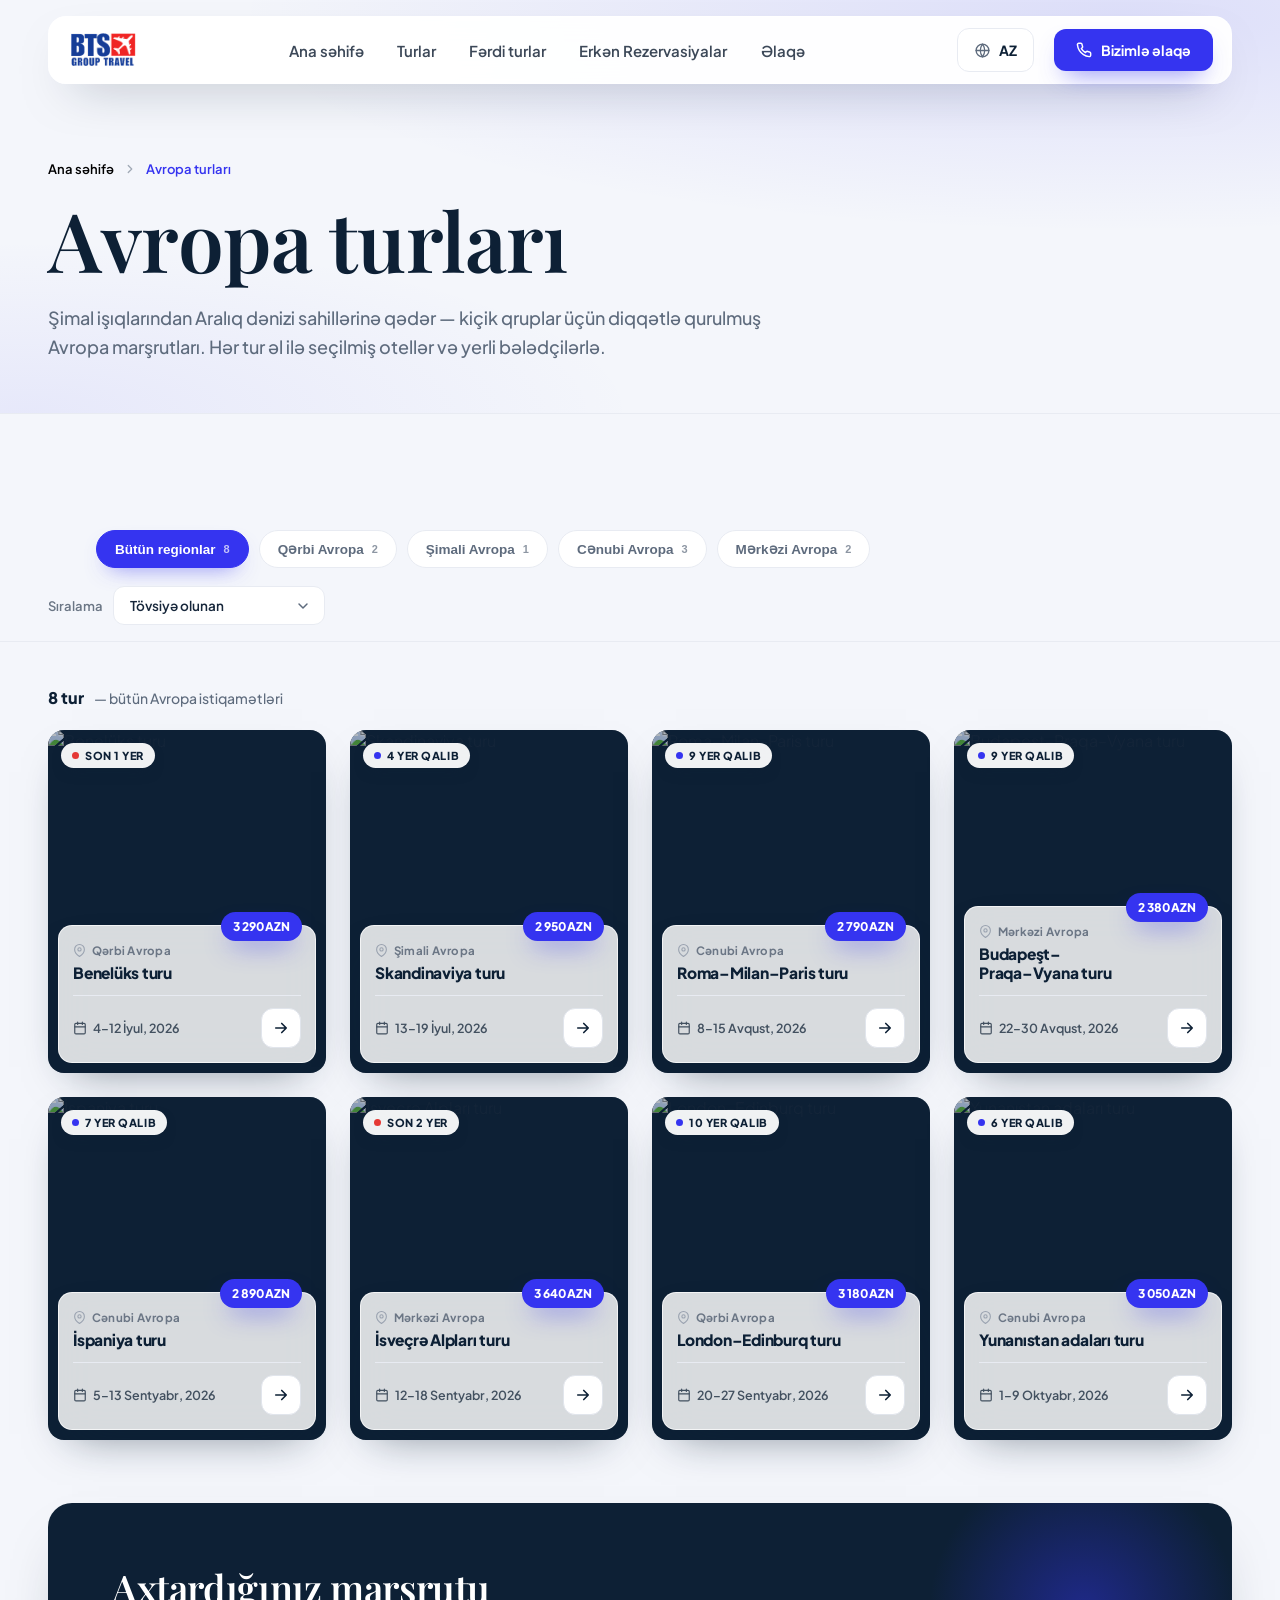
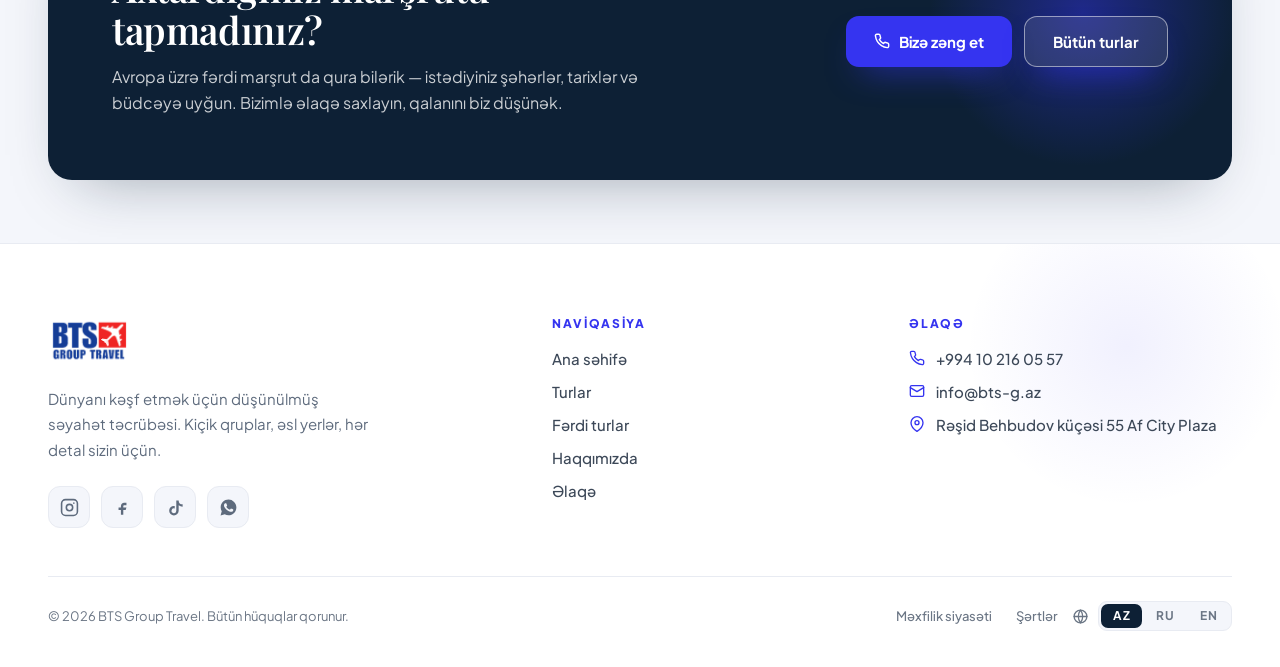
==== commit 1c1efa77: "Haqqımızda başlıq menyusundan çıxarıldı Co-Authored-By: Claude Opus 5 (1M context) <noreply@anthropi" ====
--- a/Avropa turları.html
+++ b/Avropa turları.html
@@ -204,7 +204,6 @@
       <a href="hilal.html#turlar">Turlar</a>
       <a href="Fərdi turlar.html">Fərdi turlar</a>
       <a href="Erkən Rezervasiyalar.html">Erkən Rezervasiyalar</a>
-      <a href="hilal.html#haqqimizda">Haqqımızda</a>
       <a href="Əlaqə.html">Əlaqə</a>
     </nav>
     <a href="tel:+994102160557" class="btn-call">
@@ -411,7 +410,8 @@
 requestAnimationFrame(revealInView);
 let _polls=0; const _poll=setInterval(()=>{ revealInView(); if(++_polls>40 || !document.querySelector('.reveal:not(.in)')) clearInterval(_poll); },200);
 </script>
-<script src="mobile.js"></script>
-<script src="lang.js"></script>
+<script src="mobile.js?v=5"></script>
+<script src="lang.js?v=5"></script>
+<script src="i18n.js?v=5"></script>
 </body>
 </html>
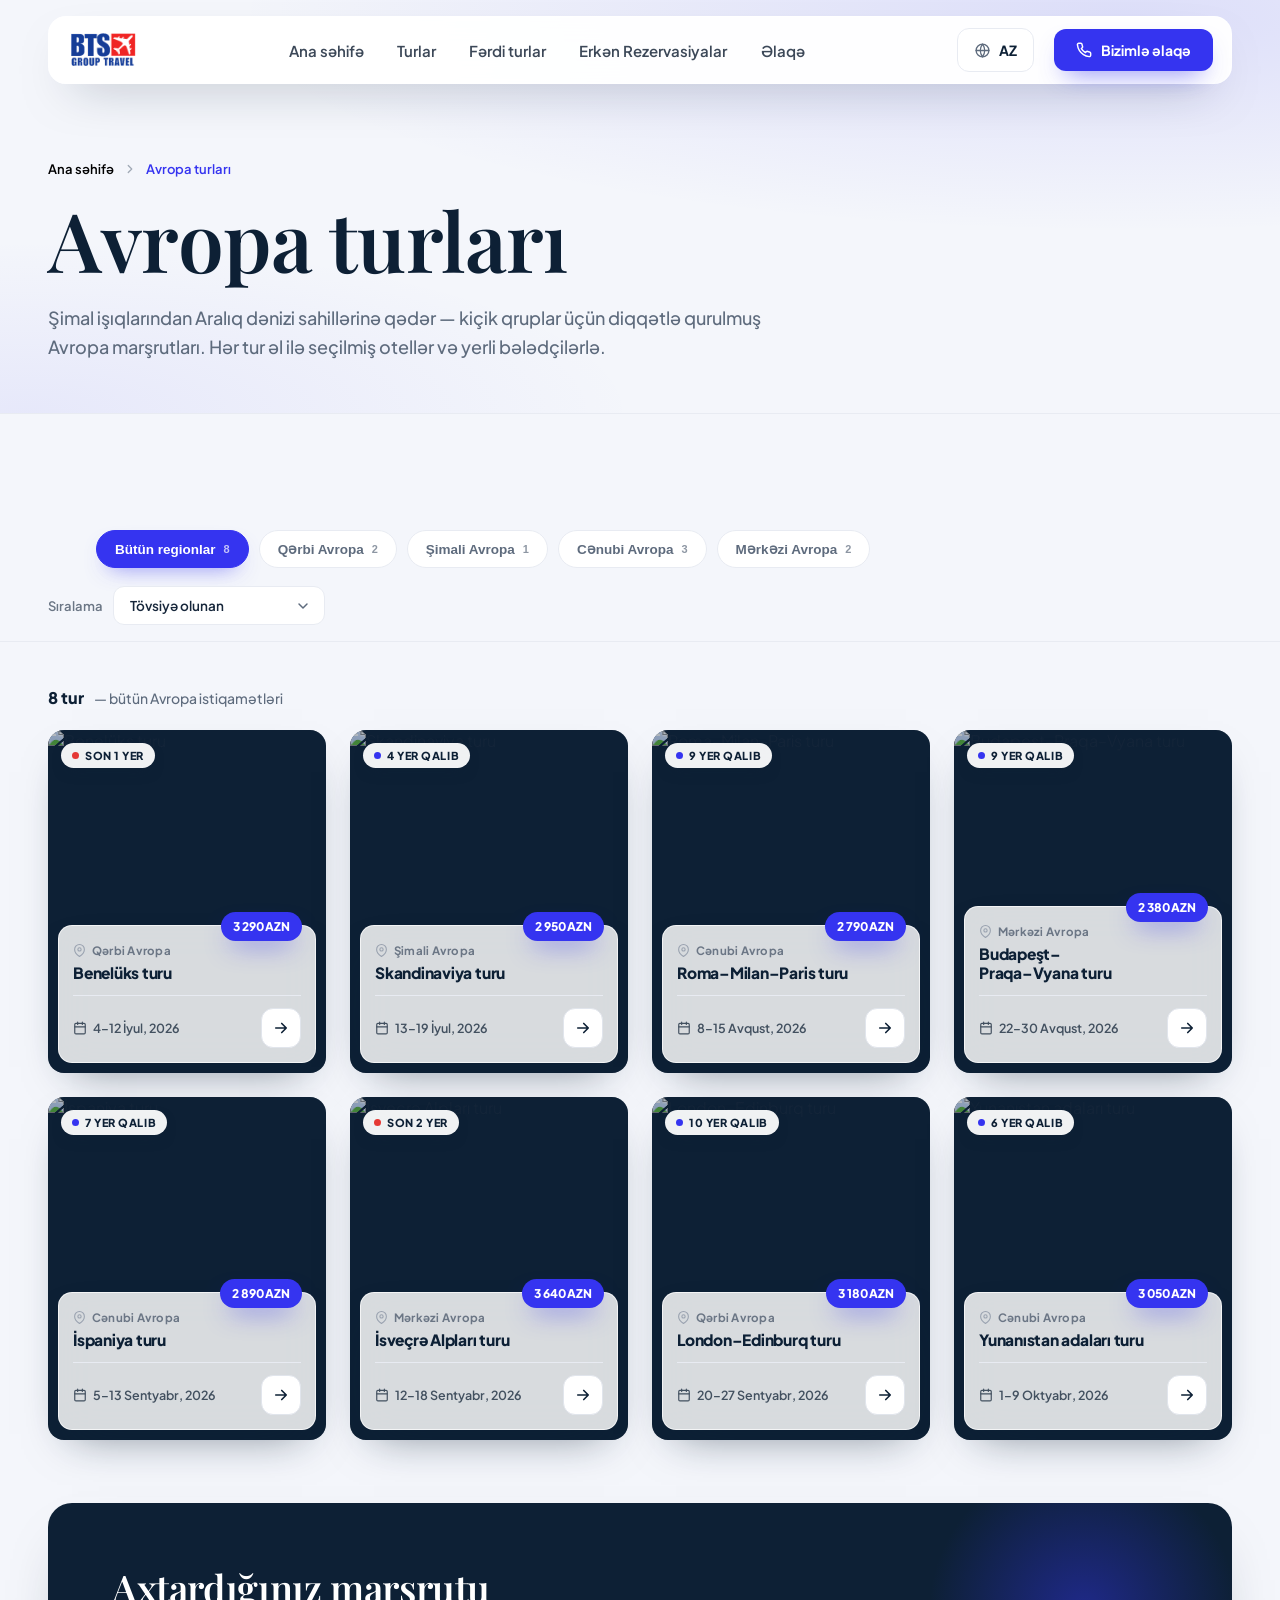
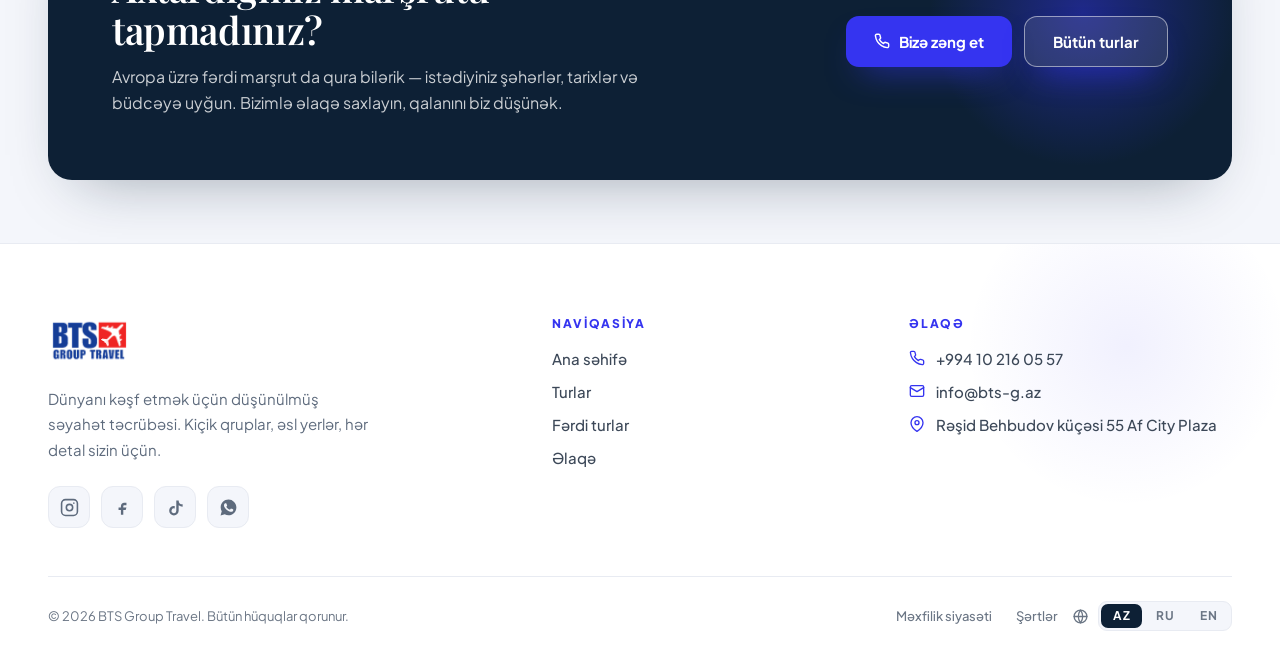
==== commit 2af76e2c: "Haqqımızda footer menyusundan da çıxarıldı Co-Authored-By: Claude Opus 5 (1M context) <noreply@anthr" ====
--- a/Avropa turları.html
+++ b/Avropa turları.html
@@ -296,7 +296,6 @@
         <a href="hilal.html#top">Ana səhifə</a>
         <a href="Turlar.html">Turlar</a>
         <a href="Fərdi turlar.html">Fərdi turlar</a>
-        <a href="hilal.html#haqqimizda">Haqqımızda</a>
         <a href="Əlaqə.html">Əlaqə</a>
       </div>
       <div class="fcol">
